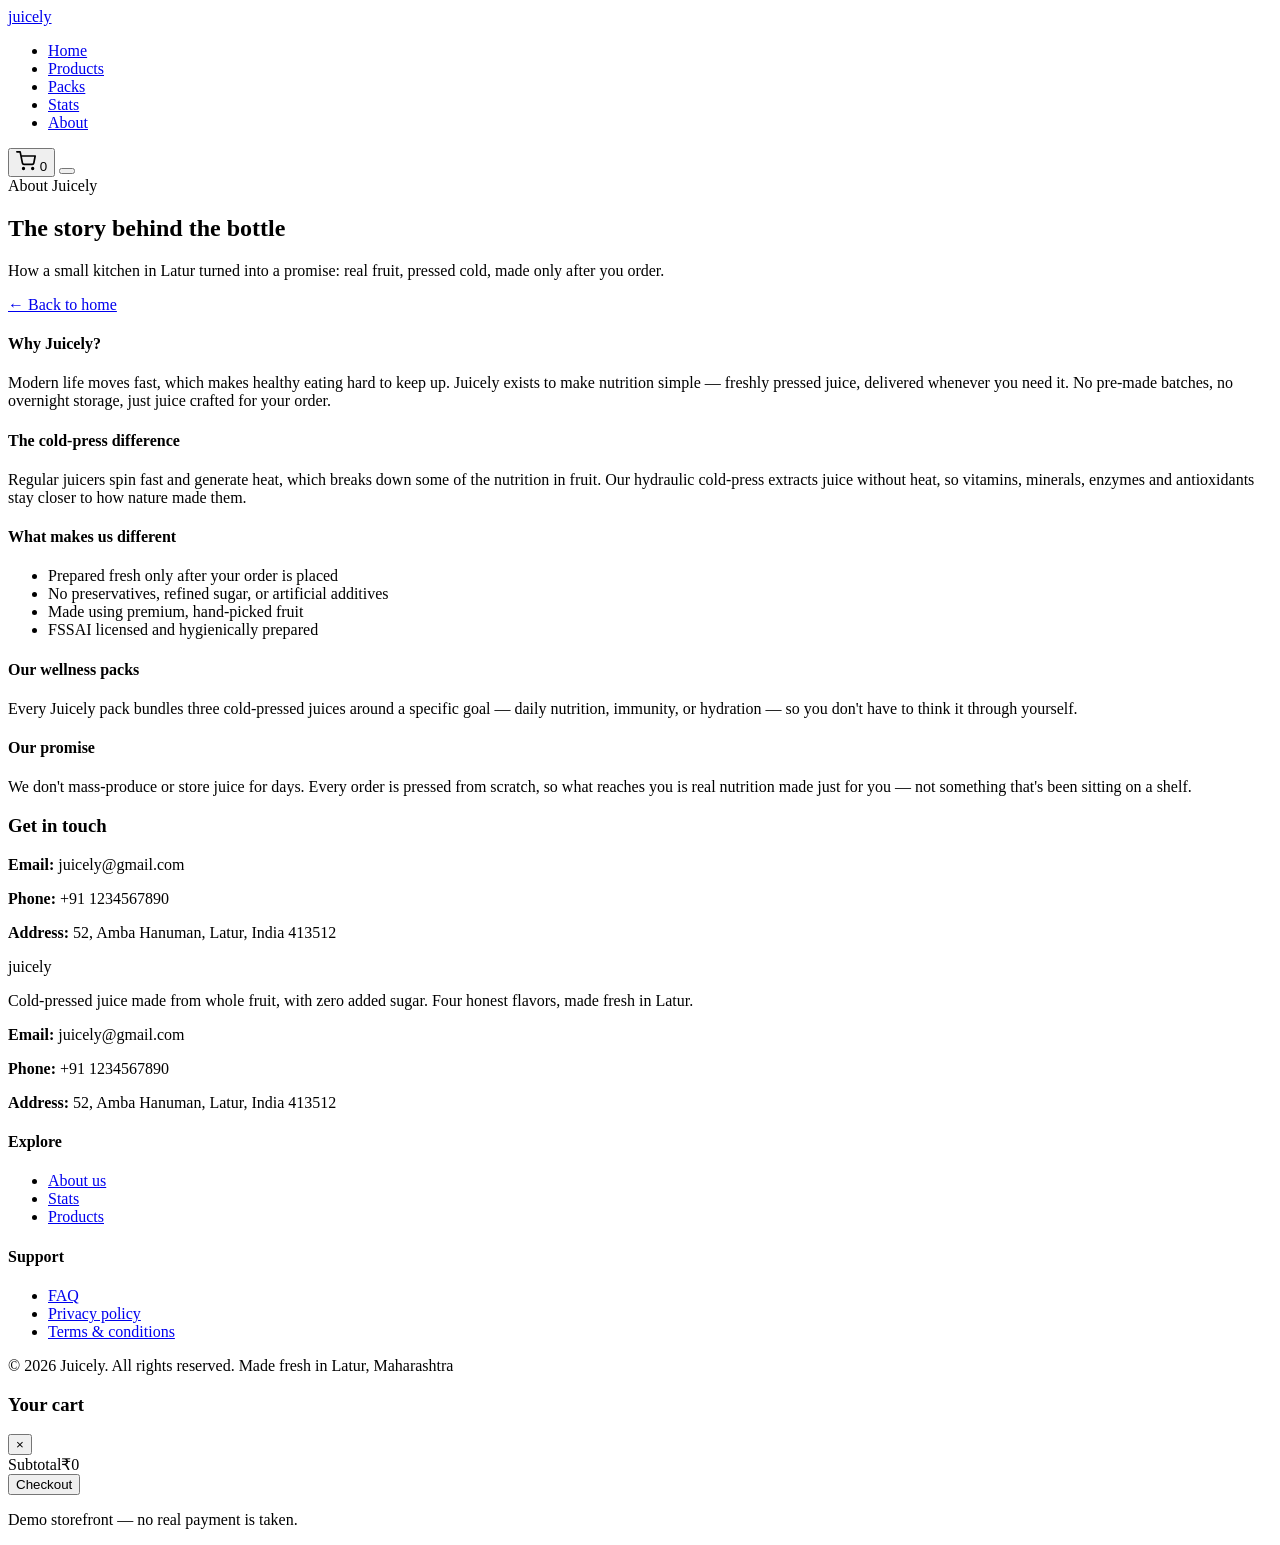
==== pages/about.html @ b74c5d0b "remaining files added" ====
<!DOCTYPE html>
<html lang="en">
<head>
<meta charset="UTF-8" />
<meta name="viewport" content="width=device-width, initial-scale=1.0" />
<title>Juicely — About Us</title>
<link rel="preconnect" href="https://fonts.googleapis.com" />
<link rel="preconnect" href="https://fonts.gstatic.com" crossorigin />
<link href="https://fonts.googleapis.com/css2?family=Bricolage+Grotesque:wght@400..800&family=Inter:wght@400;500;600;700&family=JetBrains+Mono:wght@500;600;700&display=swap" rel="stylesheet" />
<link rel="stylesheet" href="style.css" />
</head>
<body>

<nav class="nav" id="nav">
  <a class="logo" href="index.html"><span class="dot"></span>juicely</a>
  <ul class="nav-links" id="navLinks">
    <li><a href="index.html">Home</a></li>
    <li><a href="index.html#products">Products</a></li>
    <li><a href="index.html#bundles">Packs</a></li>
    <li><a href="index.html#stats">Stats</a></li>
    <li><a href="about.html">About</a></li>
  </ul>
  <div class="nav-right">
    <button class="cart-btn" id="cartToggle" aria-label="Open cart">
      <svg width="20" height="20" viewBox="0 0 24 24" fill="none" stroke="currentColor" stroke-width="2" stroke-linecap="round" stroke-linejoin="round"><circle cx="9" cy="21" r="1"/><circle cx="20" cy="21" r="1"/><path d="M1 1h4l2.68 13.39a2 2 0 0 0 2 1.61h9.72a2 2 0 0 0 2-1.61L23 6H6"/></svg>
      <span class="cart-count" id="cartCount">0</span>
    </button>
    <button class="nav-toggle" id="navToggle" aria-label="Toggle menu"><span></span><span></span><span></span></button>
  </div>
</nav>

<section class="page-hero">
  <div class="container">
    <span class="eyebrow">About Juicely</span>
    <h1>The story behind the bottle</h1>
    <p>How a small kitchen in Latur turned into a promise: real fruit, pressed cold, made only after you order.</p>
  </div>
</section>
<section>
  <div class="container">
    <a class="back-link" href="index.html">← Back to home</a>
    <div class="about-grid">
      <div class="about-card">
        <h4>Why Juicely?</h4>
        <p>Modern life moves fast, which makes healthy eating hard to keep up. Juicely exists to make nutrition simple — freshly pressed juice, delivered whenever you need it. No pre-made batches, no overnight storage, just juice crafted for your order.</p>
      </div>
      <div class="about-card">
        <h4>The cold-press difference</h4>
        <p>Regular juicers spin fast and generate heat, which breaks down some of the nutrition in fruit. Our hydraulic cold-press extracts juice without heat, so vitamins, minerals, enzymes and antioxidants stay closer to how nature made them.</p>
      </div>
      <div class="about-card">
        <h4>What makes us different</h4>
        <ul>
          <li>Prepared fresh only after your order is placed</li>
          <li>No preservatives, refined sugar, or artificial additives</li>
          <li>Made using premium, hand-picked fruit</li>
          <li>FSSAI licensed and hygienically prepared</li>
        </ul>
      </div>
      <div class="about-card">
        <h4>Our wellness packs</h4>
        <p>Every Juicely pack bundles three cold-pressed juices around a specific goal — daily nutrition, immunity, or hydration — so you don't have to think it through yourself.</p>
      </div>
      <div class="about-card wide">
        <h4>Our promise</h4>
        <p>We don't mass-produce or store juice for days. Every order is pressed from scratch, so what reaches you is real nutrition made just for you — not something that's been sitting on a shelf.</p>
      </div>
    </div>
    <div class="content-card contact-card">
      <h3>Get in touch</h3>
      <p><strong>Email:</strong> juicely@gmail.com</p>
      <p><strong>Phone:</strong> +91 1234567890</p>
      <p><strong>Address:</strong> 52, Amba Hanuman, Latur, India 413512</p>
    </div>
  </div>
</section>

<footer>
  <div class="container">
    <div class="footer-grid">
      <div class="footer-brand">
        <div class="logo"><span class="dot"></span>juicely</div>
        <p>Cold-pressed juice made from whole fruit, with zero added sugar. Four honest flavors, made fresh in Latur.</p>
        <div class="footer-contact">
          <p><strong>Email:</strong> juicely@gmail.com</p>
          <p><strong>Phone:</strong> +91 1234567890</p>
          <p><strong>Address:</strong> 52, Amba Hanuman, Latur, India 413512</p>
        </div>
      </div>
      <div class="footer-links">
        <h4>Explore</h4>
        <ul>
          <li><a href="about.html">About us</a></li>
          <li><a href="index.html#stats">Stats</a></li>
          <li><a href="index.html#products">Products</a></li>
        </ul>
      </div>
      <div class="footer-links">
        <h4>Support</h4>
        <ul>
          <li><a href="faq.html">FAQ</a></li>
          <li><a href="privacy.html">Privacy policy</a></li>
          <li><a href="terms.html">Terms &amp; conditions</a></li>
        </ul>
      </div>
    </div>
    <div class="footer-bottom">
      <span>© 2026 Juicely. All rights reserved.</span>
      <span>Made fresh in Latur, Maharashtra</span>
    </div>
  </div>
</footer>

<!-- CART -->
<div class="cart-overlay" id="cartOverlay"></div>
<aside class="cart-drawer" id="cartDrawer">
  <div class="cart-header">
    <h3>Your cart</h3>
    <button id="cartClose" aria-label="Close cart">&times;</button>
  </div>
  <div class="cart-items" id="cartItems"></div>
  <div class="cart-footer">
    <div class="cart-subtotal"><span>Subtotal</span><span id="cartSubtotal">₹0</span></div>
    <button class="checkout-btn" id="checkoutBtn">Checkout</button>
    <p class="cart-note">Demo storefront — no real payment is taken.</p>
  </div>
</aside>

<div class="toast" id="toast"></div>

<script src="script.js"></script>
</body>
</html>
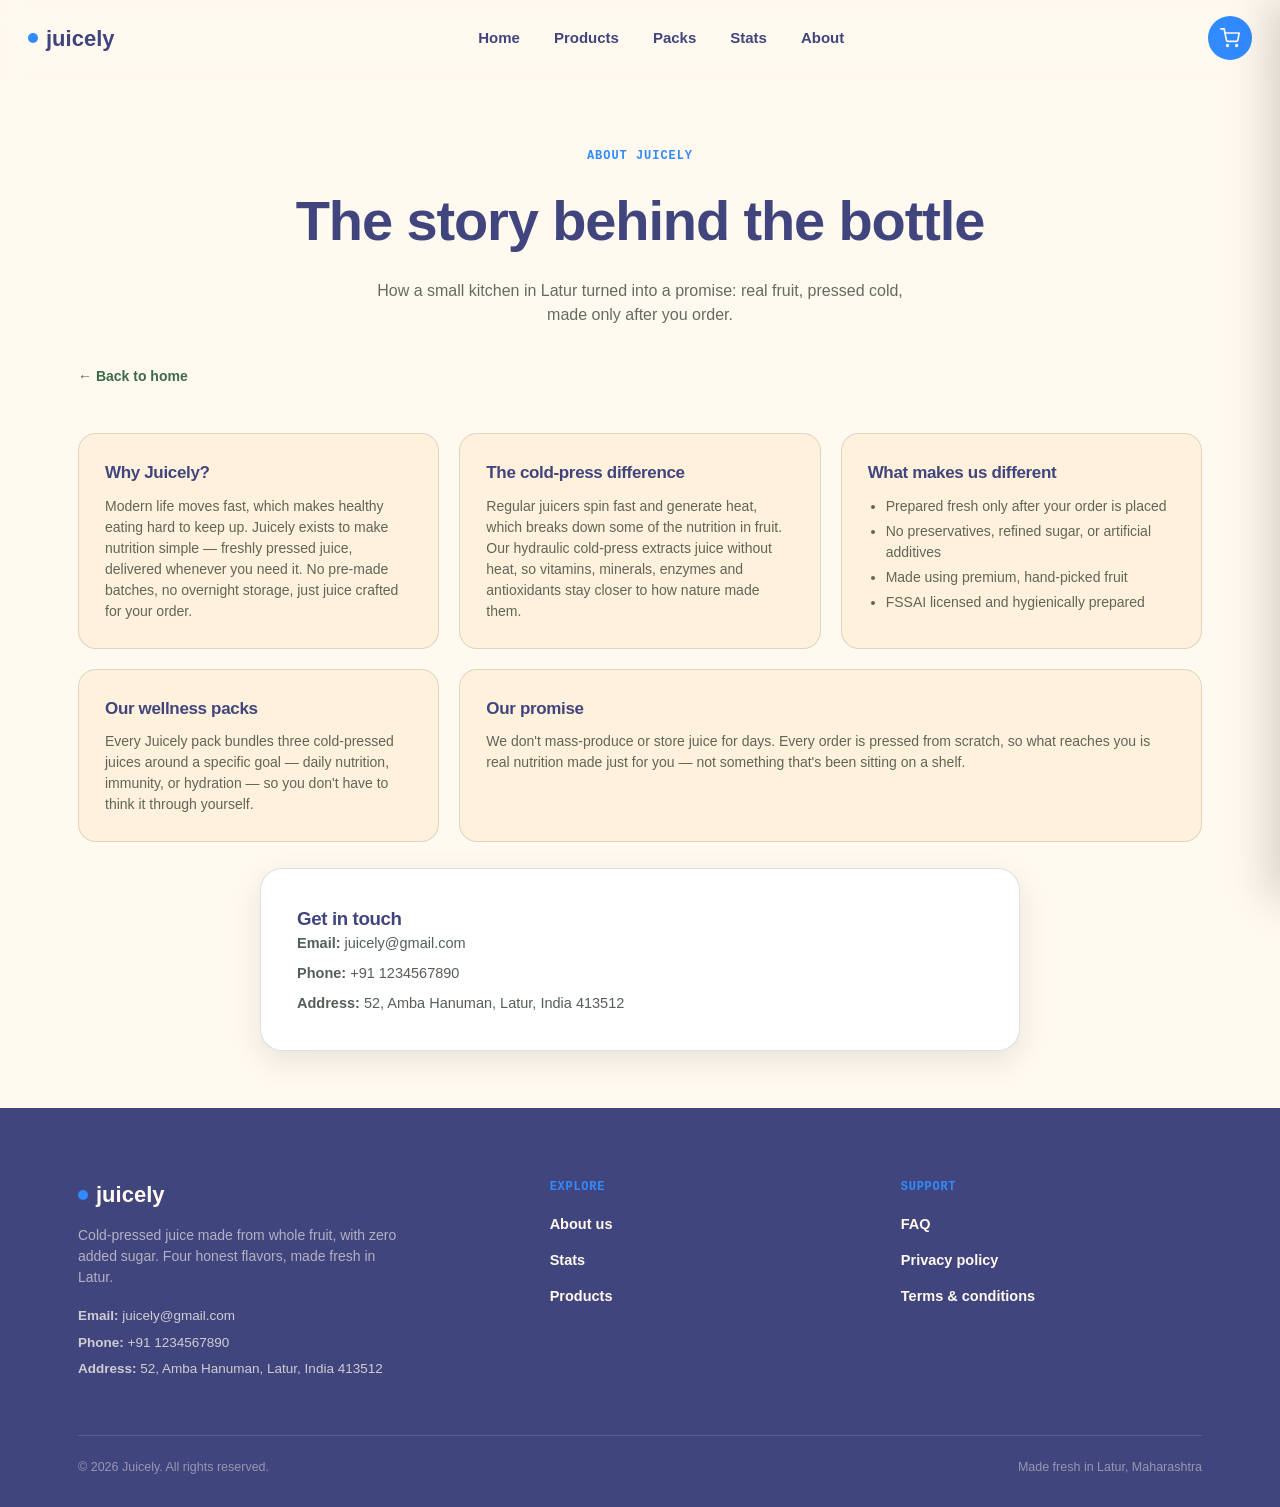
==== commit 82c6ffac: "Update stylesheet link path in about.html" ====
--- a/pages/about.html
+++ b/pages/about.html
@@ -7,7 +7,7 @@
 <link rel="preconnect" href="https://fonts.googleapis.com" />
 <link rel="preconnect" href="https://fonts.gstatic.com" crossorigin />
 <link href="https://fonts.googleapis.com/css2?family=Bricolage+Grotesque:wght@400..800&family=Inter:wght@400;500;600;700&family=JetBrains+Mono:wght@500;600;700&display=swap" rel="stylesheet" />
-<link rel="stylesheet" href="style.css" />
+<link rel="stylesheet" href="../style.css" />
 </head>
 <body>
 
--- a/style.css
+++ b/style.css
@@ -0,0 +1,1116 @@
+  :root {
+    --cream: #FFF9EF;
+    --cream-2: #FFF1DC;
+    --ink: #41457e;
+    --orange: #FF5A1F;
+    --orange-deep: #DE4300;
+    --hero-blue: #318bff;
+    --pink: #FF3D68;
+    --gold: #FFC233;
+    --leaf: #3D6B4A;
+    --leaf-light: #6FA37D;
+    --line: rgba(27, 42, 31, 0.14);
+    --shadow: 0 10px 30px rgba(27, 42, 31, 0.10);
+    --font-display: 'Bricolage Grotesque', sans-serif;
+    --font-body: 'Inter', sans-serif;
+    --font-mono: 'JetBrains Mono', monospace;
+    --radius: 22px;
+  }
+
+  * {
+    box-sizing: border-box;
+  }
+
+  html {
+    scroll-behavior: smooth;
+  }
+
+  body {
+    margin: 0;
+    background: var(--cream);
+    color: var(--ink);
+    font-family: var(--font-body);
+    line-height: 1.5;
+    -webkit-font-smoothing: antialiased;
+  }
+
+  img,
+  svg {
+    display: block;
+    max-width: 100%;
+  }
+
+  a {
+    color: inherit;
+  }
+
+  button {
+    font-family: inherit;
+    cursor: pointer;
+  }
+
+  h1,
+  h2,
+  h3,
+  h4 {
+    font-family: var(--font-display);
+    margin: 0;
+    letter-spacing: -0.02em;
+  }
+
+  p {
+    margin: 0;
+  }
+
+  .container {
+    max-width: 1180px;
+    margin: 0 auto;
+    padding: 0 28px;
+  }
+
+  :focus-visible {
+    outline: 3px solid var(--hero-blue);
+    outline-offset: 3px;
+  }
+
+
+  .nav {
+    position: sticky;
+    top: 0;
+    z-index: 60;
+    display: flex;
+    align-items: center;
+    justify-content: space-between;
+    padding: 16px 28px;
+    background: rgba(255, 249, 239, 0.75);
+    backdrop-filter: blur(10px);
+    border-bottom: 1px solid transparent;
+    transition: border-color .3s ease, box-shadow .3s ease;
+  }
+
+  .nav.scrolled {
+    border-color: var(--line);
+    box-shadow: 0 6px 24px rgba(27, 42, 31, 0.06);
+  }
+
+  .logo {
+    font-family: var(--font-display);
+    font-weight: 800;
+    font-size: 22px;
+    display: flex;
+    align-items: center;
+    gap: 8px;
+    cursor: pointer;
+    user-select: none;
+    text-decoration: none;
+  }
+
+  .logo .dot {
+    width: 10px;
+    height: 10px;
+    border-radius: 50%;
+    background: var(--hero-blue);
+    display: inline-block;
+    transition: transform .4s cubic-bezier(.34, 1.56, .64, 1);
+  }
+
+  .logo:hover .dot {
+    transform: scale(1.6);
+  }
+
+  .nav-links {
+    list-style: none;
+    display: flex;
+    gap: 34px;
+    margin: 0;
+    padding: 0;
+    font-weight: 600;
+    font-size: 15px;
+  }
+
+  .nav-links a {
+    text-decoration: none;
+    position: relative;
+    padding-bottom: 4px;
+  }
+
+  .nav-links a::after {
+    content: "";
+    position: absolute;
+    left: 0;
+    bottom: 0;
+    width: 0;
+    height: 2px;
+    background: var(--hero-blue);
+    transition: width .25s ease;
+  }
+
+  .nav-links a:hover::after {
+    width: 100%;
+  }
+
+  .nav-right {
+    display: flex;
+    align-items: center;
+    gap: 14px;
+  }
+
+  .cart-btn {
+    position: relative;
+    background: var(--hero-blue);
+    color: var(--cream);
+    border: none;
+    border-radius: 100px;
+    width: 44px;
+    height: 44px;
+    display: flex;
+    align-items: center;
+    justify-content: center;
+  }
+
+  .cart-count {
+    position: absolute;
+    top: -6px;
+    right: -6px;
+    background: var(--hero-blue);
+    color: #fff;
+    font-family: var(--font-mono);
+    font-size: 11px;
+    font-weight: 700;
+    width: 20px;
+    height: 20px;
+    border-radius: 50%;
+    display: flex;
+    align-items: center;
+    justify-content: center;
+    transform: scale(0);
+    transition: transform .25s cubic-bezier(.34, 1.56, .64, 1);
+  }
+
+  .cart-count.show {
+    transform: scale(1);
+  }
+
+  .nav-toggle {
+    display: none;
+    background: none;
+    border: none;
+    flex-direction: column;
+    gap: 5px;
+    padding: 6px;
+  }
+
+  .nav-toggle span {
+    width: 24px;
+    height: 2px;
+    background: var(--ink);
+    border-radius: 2px;
+  }
+
+  .hero {
+    padding: 7px 0 40px;
+    overflow: hidden;
+  }
+
+  .ticker-wrap {
+    border-top: 1px solid var(--line);
+    border-bottom: 1px solid var(--line);
+    padding: 10px 0;
+    overflow: hidden;
+    white-space: nowrap;
+    margin-bottom: 56px;
+  }
+
+  .ticker-track {
+    display: inline-block;
+    font-family: var(--font-mono);
+    font-size: 13px;
+    font-weight: 600;
+    letter-spacing: 0.04em;
+    color: var(--leaf);
+    animation: ticker 22s linear infinite;
+  }
+
+  @keyframes ticker {
+    from {
+      transform: translateX(0);
+    }
+
+    to {
+      transform: translateX(-50%);
+    }
+  }
+
+  .hero-inner {
+    text-align: center;
+    padding: 0 28px;
+  }
+
+  .hero-title {
+    font-size: clamp(48px, 9vw, 108px);
+    font-weight: 800;
+    line-height: 0.98;
+    margin-bottom: 22px;
+  }
+
+  .hero-line {
+    display: block;
+    opacity: 0;
+    transform: translateY(24px);
+    animation: riseIn .8s ease forwards;
+    color: var(--hero-blue);
+  }
+
+  .hero-line:nth-child(2) {
+    animation-delay: .15s;
+  }
+
+  .hero-line-outline {
+    color: #6b94c933;
+    -webkit-text-stroke: 2px var(--ink);
+  }
+
+  @keyframes riseIn {
+    to {
+      opacity: 1;
+      transform: translateY(0);
+    }
+  }
+
+  .hero-sub {
+    max-width: 520px;
+    margin: 0 auto 30px;
+    font-size: 17px;
+    color: rgba(27, 42, 31, 0.72);
+  }
+
+  .hero-cta-row {
+    display: flex;
+    flex-direction: column;
+    align-items: center;
+    gap: 14px;
+    margin-bottom: 56px;
+  }
+
+  .btn-primary {
+    background: var(--hero-blue);
+    color: #fff;
+    border: none;
+    padding: 16px 34px;
+    border-radius: 100px;
+    font-weight: 700;
+    font-size: 15px;
+    display: inline-flex;
+    align-items: center;
+    gap: 8px;
+    transition: transform .25s ease, background .25s ease;
+    box-shadow: 0 10px 24px rgba(255, 90, 31, 0.30);
+  }
+
+  .btn-primary:hover {
+    background: var(--hero-blue-deep);
+    transform: translateY(-2px);
+  }
+
+  .hero-meta {
+    font-family: var(--font-mono);
+    font-size: 12px;
+    color: rgba(27, 42, 31, 0.55);
+  }
+
+  .hero-fruit-row {
+    display: flex;
+    justify-content: center;
+    gap: 26px;
+    flex-wrap: wrap;
+  }
+
+  .hero-fruit-row img {
+    width: clamp(200px, 55vw, 650px);
+    height: auto;
+  }
+
+  .hero-fruit {
+    width: 84px;
+    height: 84px;
+    transition: transform .35s ease;
+  }
+
+  .hero-fruit:nth-child(1) {
+    transform: rotate(-10deg);
+  }
+
+  .hero-fruit:nth-child(2) {
+    transform: rotate(-4deg) translateY(-8px);
+  }
+
+  .hero-fruit:nth-child(3) {
+    transform: rotate(4deg) translateY(-8px);
+  }
+
+  .hero-fruit:nth-child(4) {
+    transform: rotate(10deg);
+  }
+
+  .hero-fruit:hover {
+    transform: scale(1.12) translateY(-10px) rotate(0deg) !important;
+  }
+
+  .section-head {
+    max-width: 640px;
+    margin: 0 auto 48px;
+    text-align: center;
+  }
+
+  .eyebrow {
+    font-family: var(--font-mono);
+    font-size: 12px;
+    font-weight: 600;
+    letter-spacing: 0.08em;
+    text-transform: uppercase;
+    color: var(--hero-blue);
+    margin-bottom: 14px;
+    display: block;
+  }
+
+  .section-head h2 {
+    font-size: clamp(30px, 4vw, 44px);
+  }
+
+  .section-head p {
+    margin-top: 14px;
+    color: rgba(27, 42, 31, 0.68);
+    font-size: 16px;
+  }
+
+  section {
+    padding: 17px 0;
+  }
+
+  .product-grid {
+    display: grid;
+    grid-template-columns: repeat(4, 1fr);
+    gap: 22px;
+  }
+
+  .product-card {
+    perspective: 1400px;
+    height: 400px;
+  }
+
+  .product-card-inner {
+    position: relative;
+    width: 100%;
+    height: 100%;
+    transition: transform .6s cubic-bezier(.4, .2, .2, 1);
+    transform-style: preserve-3d;
+  }
+
+  .product-card.flipped .product-card-inner {
+    transform: rotateY(180deg);
+  }
+
+  .product-face {
+    position: absolute;
+    inset: 0;
+    backface-visibility: hidden;
+    border-radius: var(--radius);
+    border: 1.5px solid var(--line);
+    padding: 26px 22px;
+    display: flex;
+    flex-direction: column;
+  }
+
+  .product-front {
+    background: #fff;
+    align-items: center;
+    text-align: center;
+    box-shadow: var(--shadow);
+  }
+
+  .fruit-svg {
+    width: 104px;
+    height: 104px;
+    margin-bottom: 14px;
+  }
+
+  .product-front h3 {
+    font-size: 22px;
+    margin-bottom: 6px;
+  }
+
+  .product-tagline {
+    font-size: 13.5px;
+    color: rgba(27, 42, 31, 0.6);
+    margin-bottom: auto;
+  }
+
+  .flip-hint {
+    font-family: var(--font-mono);
+    font-size: 11px;
+    color: var(--leaf);
+    border-top: 1px dashed var(--line);
+    padding-top: 14px;
+    width: 100%;
+    margin-top: 14px;
+  }
+
+  .product-back {
+    background: var(--ink);
+    color: var(--cream);
+    transform: rotateY(180deg);
+    justify-content: center;
+  }
+
+  .juice-facts h4 {
+    font-family: var(--font-mono);
+    font-size: 18px;
+    font-weight: 700;
+    text-transform: uppercase;
+    letter-spacing: 0.04em;
+    margin-bottom: 10px;
+  }
+
+  hr.thick {
+    border: none;
+    border-top: 3px solid var(--cream);
+    margin: 10px 0;
+  }
+
+  hr.thin {
+    border: none;
+    border-top: 1px solid rgba(255, 249, 239, 0.3);
+    margin: 8px 0;
+  }
+
+  .fact-row {
+    display: flex;
+    justify-content: space-between;
+    font-family: var(--font-mono);
+    font-size: 13px;
+    padding: 5px 0;
+    border-bottom: 1px solid rgba(255, 249, 239, 0.15);
+  }
+
+  .price-row {
+    display: flex;
+    justify-content: space-between;
+    align-items: baseline;
+    margin: 14px 0 16px;
+  }
+
+  .price-row span:first-child {
+    font-size: 13px;
+    color: rgba(255, 249, 239, 0.65);
+  }
+
+  .price {
+    font-family: var(--font-mono);
+    font-size: 28px;
+    font-weight: 700;
+    color: var(--orange);
+  }
+
+  .add-cart-btn {
+    width: 100%;
+    background: var(--hero-blue);
+    color: #fff;
+    border: none;
+    padding: 13px;
+    border-radius: 100px;
+    font-weight: 700;
+    font-size: 14px;
+    transition: background .2s ease, transform .2s ease;
+  }
+
+  .add-cart-btn:hover {
+    background: var(--hero-blue-deep);
+    transform: scale(1.02);
+  }
+
+  .unflip-hint {
+    font-family: var(--font-mono);
+    font-size: 10.5px;
+    text-align: center;
+    color: rgba(255, 249, 239, 0.5);
+    margin-top: 12px;
+  }
+
+  .bundle-grid {
+    display: grid;
+    grid-template-columns: repeat(2, 1fr);
+    gap: 22px;
+  }
+
+  .bundle-card {
+    background: #fff;
+    border: 1.5px solid var(--line);
+    border-radius: var(--radius);
+    padding: 30px;
+    box-shadow: var(--shadow);
+    display: flex;
+    flex-direction: column;
+    gap: 14px;
+  }
+
+  .bundle-badge {
+    align-self: flex-start;
+    background: var(--orange);
+    color: var(--ink);
+    font-family: var(--font-mono);
+    font-size: 11px;
+    font-weight: 700;
+    padding: 5px 12px;
+    border-radius: 100px;
+    text-transform: uppercase;
+    letter-spacing: 0.04em;
+  }
+
+  .bundle-card h3 {
+    font-size: 24px;
+  }
+
+  .bundle-includes {
+    font-size: 14px;
+    color: rgba(27, 42, 31, 0.65);
+  }
+
+  .bundle-price-row {
+    display: flex;
+    align-items: baseline;
+    gap: 10px;
+    margin-top: auto;
+  }
+
+  .bundle-price {
+    font-family: var(--font-mono);
+    font-size: 26px;
+    font-weight: 700;
+    color: var(--hero-blue);
+  }
+
+  .bundle-was {
+    font-family: var(--font-mono);
+    font-size: 15px;
+    color: rgba(27, 42, 31, 0.4);
+    text-decoration: line-through;
+  }
+
+  .bundle-add {
+    background: var(--hero-blue);
+    color: var(--cream);
+    border: none;
+    padding: 13px;
+    border-radius: 100px;
+    font-weight: 700;
+    font-size: 14px;
+    transition: background .2s ease;
+  }
+
+  .bundle-add:hover {
+    background: var(--leaf);
+  }
+
+  .stats {
+    background: var(--ink);
+    color: var(--cream);
+    border-radius: 32px;
+    margin: 0 28px;
+    padding: 64px 40px;
+  }
+
+  .stats-inner {
+    max-width: 1000px;
+    margin: 0 auto;
+    text-align: center;
+  }
+
+  .stats h3 {
+    font-size: clamp(26px, 3.6vw, 38px);
+    margin-bottom: 48px;
+  }
+
+  .stats h3 em {
+    color: var(--orange);
+    font-style: normal;
+  }
+
+  .stat-row {
+    display: grid;
+    grid-template-columns: repeat(3, 1fr);
+    gap: 20px;
+  }
+
+  .stat-num {
+    font-family: var(--font-mono);
+    font-size: clamp(34px, 5vw, 56px);
+    font-weight: 700;
+    color: var(--orange);
+  }
+
+  .stat-lbl {
+    font-size: 13.5px;
+    color: rgba(255, 249, 239, 0.65);
+    margin-top: 6px;
+  }
+
+  .about-grid {
+    display: grid;
+    grid-template-columns: repeat(3, 1fr);
+    gap: 20px;
+    margin-top: 10px;
+  }
+
+  .about-card {
+    background: var(--cream-2);
+    border-radius: 18px;
+    padding: 26px;
+    border: 1px solid var(--line);
+  }
+
+  .about-card h4 {
+    font-size: 17px;
+    margin-bottom: 10px;
+  }
+
+  .about-card p,
+  .about-card li {
+    font-size: 14px;
+    color: rgba(27, 42, 31, 0.7);
+  }
+
+  .about-card ul {
+    margin: 0;
+    padding-left: 18px;
+  }
+
+  .about-card li {
+    margin-bottom: 4px;
+  }
+
+  .about-card.wide {
+    grid-column: span 2;
+  }
+
+  footer {
+    background: var(--ink);
+    color: var(--cream);
+    padding: 70px 0 30px;
+    margin-top: 40px;
+  }
+
+  .footer-grid {
+    display: grid;
+    grid-template-columns: 1.4fr 1fr 1fr;
+    gap: 50px;
+  }
+
+  .footer-brand .logo {
+    color: var(--cream);
+    margin-bottom: 14px;
+  }
+
+  .footer-brand p {
+    font-size: 14px;
+    color: rgba(255, 249, 239, 0.6);
+    max-width: 320px;
+    margin-bottom: 18px;
+  }
+
+  .footer-contact p {
+    font-size: 13.5px;
+    margin-bottom: 6px;
+    color: rgba(255, 249, 239, 0.75);
+  }
+
+  .footer-links h4 {
+    font-family: var(--font-mono);
+    font-size: 12px;
+    text-transform: uppercase;
+    letter-spacing: 0.06em;
+    color: var(--hero-blue);
+    margin-bottom: 16px;
+  }
+
+  .footer-links ul {
+    list-style: none;
+    margin: 0;
+    padding: 0;
+  }
+
+  .footer-links li {
+    margin-bottom: 12px;
+  }
+
+  .footer-links a {
+    text-decoration: none;
+    font-weight: 600;
+    font-size: 14.5px;
+  }
+
+  .footer-links a:hover {
+    color: var(--orange);
+  }
+
+  .footer-bottom {
+    border-top: 1px solid rgba(255, 249, 239, 0.15);
+    margin-top: 50px;
+    padding-top: 22px;
+    font-size: 12.5px;
+    color: rgba(255, 249, 239, 0.45);
+    display: flex;
+    justify-content: space-between;
+    flex-wrap: wrap;
+    gap: 10px;
+  }
+
+  .cart-overlay {
+    position: fixed;
+    inset: 0;
+    background: rgba(27, 42, 31, 0.45);
+    opacity: 0;
+    pointer-events: none;
+    transition: opacity .3s ease;
+    z-index: 90;
+  }
+
+  .cart-overlay.open {
+    opacity: 1;
+    pointer-events: auto;
+  }
+
+  .cart-drawer {
+    position: fixed;
+    top: 0;
+    right: 0;
+    height: 100%;
+    width: min(400px, 92vw);
+    background: var(--cream);
+    z-index: 95;
+    box-shadow: -14px 0 40px rgba(0, 0, 0, 0.15);
+    transform: translateX(100%);
+    transition: transform .35s cubic-bezier(.4, .2, .2, 1);
+    display: flex;
+    flex-direction: column;
+  }
+
+  .cart-drawer.open {
+    transform: translateX(0);
+  }
+
+  .cart-header {
+    display: flex;
+    justify-content: space-between;
+    align-items: center;
+    padding: 22px 24px;
+    border-bottom: 1px solid var(--line);
+  }
+
+  .cart-header button {
+    background: none;
+    border: none;
+    font-size: 26px;
+    line-height: 1;
+    color: var(--ink);
+  }
+
+  .cart-items {
+    flex: 1;
+    overflow-y: auto;
+    padding: 10px 24px;
+  }
+
+  .cart-item {
+    display: flex;
+    gap: 14px;
+    align-items: center;
+    padding: 16px 0;
+    border-bottom: 1px solid var(--line);
+  }
+
+  .cart-item-icon {
+    width: 46px;
+    height: 46px;
+    flex-shrink: 0;
+  }
+
+  .cart-item-info {
+    flex: 1;
+  }
+
+  .cart-item-name {
+    font-weight: 600;
+    font-size: 14.5px;
+  }
+
+  .cart-item-price {
+    font-family: var(--font-mono);
+    font-size: 13px;
+    color: rgba(27, 42, 31, 0.55);
+  }
+
+  .qty-stepper {
+    display: flex;
+    align-items: center;
+    gap: 10px;
+  }
+
+  .qty-stepper button {
+    width: 26px;
+    height: 26px;
+    border-radius: 50%;
+    border: 1px solid var(--line);
+    background: #fff;
+    font-weight: 700;
+    font-size: 14px;
+    display: flex;
+    align-items: center;
+    justify-content: center;
+  }
+
+  .qty-stepper span {
+    font-family: var(--font-mono);
+    font-size: 14px;
+    min-width: 16px;
+    text-align: center;
+  }
+
+  .cart-empty {
+    text-align: center;
+    padding: 60px 20px;
+    color: rgba(27, 42, 31, 0.5);
+    font-size: 14px;
+  }
+
+  .cart-footer {
+    padding: 22px 24px;
+    border-top: 1px solid var(--line);
+  }
+
+  .cart-subtotal {
+    display: flex;
+    justify-content: space-between;
+    font-weight: 700;
+    font-size: 17px;
+    margin-bottom: 16px;
+  }
+
+  .cart-subtotal span:last-child {
+    font-family: var(--font-mono);
+    color: var(--hero-blue);
+  }
+
+  .checkout-btn {
+    width: 100%;
+    background: var(--hero-blue);
+    color: var(--cream);
+    border: none;
+    padding: 15px;
+    border-radius: 100px;
+    font-weight: 700;
+    font-size: 15px;
+    margin-bottom: 10px;
+  }
+
+  .checkout-btn:hover {
+    background: var(--leaf);
+  }
+
+  .cart-note {
+    font-size: 11.5px;
+    color: rgba(27, 42, 31, 0.45);
+    text-align: center;
+  }
+
+  .toast {
+    position: fixed;
+    bottom: 26px;
+    left: 50%;
+    transform: translateX(-50%) translateY(20px);
+    background: var(--ink);
+    color: var(--cream);
+    padding: 14px 24px;
+    border-radius: 100px;
+    font-size: 14px;
+    font-weight: 600;
+    z-index: 110;
+    opacity: 0;
+    pointer-events: none;
+    transition: all .3s ease;
+    box-shadow: 0 10px 30px rgba(0, 0, 0, 0.2);
+  }
+
+  .toast.show {
+    opacity: 1;
+    transform: translateX(-50%) translateY(0);
+  }
+
+
+  .page-hero {
+    padding: 70px 0 20px;
+    text-align: center;
+  }
+
+  .page-hero .eyebrow {
+    display: block;
+  }
+
+  .page-hero h1 {
+    font-size: clamp(36px, 5.5vw, 56px);
+    margin-bottom: 16px;
+  }
+
+  .page-hero p {
+    max-width: 560px;
+    margin: 0 auto;
+    color: rgba(27, 42, 31, 0.68);
+    font-size: 16px;
+  }
+
+  .about-more {
+    text-align: center;
+    margin-top: 36px;
+  }
+
+  .about-more a {
+    font-weight: 700;
+    text-decoration: none;
+    color: var(--hero-blue);
+  }
+
+  .about-more a:hover {
+    color: var(--hero-blue-deep);
+  }
+
+  .back-link {
+    display: inline-block;
+    margin-bottom: 36px;
+    font-weight: 600;
+    font-size: 14px;
+    text-decoration: none;
+    color: var(--leaf);
+  }
+
+  .back-link:hover {
+    color: var(--hero-blue);
+  }
+
+  .content-card {
+    background: #fff;
+    border: 1.5px solid var(--line);
+    border-radius: var(--radius);
+    padding: 36px;
+    box-shadow: var(--shadow);
+    max-width: 760px;
+    margin: 0 auto;
+  }
+
+  .content-card p {
+    color: rgba(27, 42, 31, 0.75);
+    font-size: 15px;
+    margin-bottom: 16px;
+  }
+
+  .content-card p:last-child {
+    margin-bottom: 0;
+  }
+
+  .faq-q {
+    font-weight: 700;
+    margin-top: 22px;
+    margin-bottom: 6px;
+    font-size: 16px;
+  }
+
+  .faq-q:first-child {
+    margin-top: 0;
+  }
+
+  .contact-card {
+    margin-top: 26px;
+  }
+
+  .contact-card p {
+    font-size: 14.5px;
+    margin-bottom: 8px;
+  }
+
+  @media (max-width:900px) {
+    .product-grid {
+      grid-template-columns: repeat(2, 1fr);
+    }
+
+    .bundle-grid {
+      grid-template-columns: 1fr;
+    }
+
+    .about-grid {
+      grid-template-columns: 1fr 1fr;
+    }
+
+    .about-card.wide {
+      grid-column: span 2;
+    }
+
+    .stat-row {
+      grid-template-columns: 1fr;
+      gap: 34px;
+    }
+
+    .footer-grid {
+      grid-template-columns: 1fr;
+      gap: 36px;
+    }
+  }
+
+  @media (max-width:640px) {
+    .nav-links {
+      position: fixed;
+      top: 73px;
+      left: 0;
+      right: 0;
+      background: var(--cream);
+      flex-direction: column;
+      padding: 20px 28px;
+      gap: 18px;
+      border-bottom: 1px solid var(--line);
+      transform: translateY(-140%);
+      transition: transform .3s ease;
+    }
+
+    .nav-links.open {
+      transform: translateY(0);
+    }
+
+    .nav-toggle {
+      display: flex;
+    }
+
+    .product-grid {
+      grid-template-columns: 1fr;
+    }
+
+    .product-card {
+      height: 380px;
+    }
+
+    .about-grid {
+      grid-template-columns: 1fr;
+    }
+
+    .about-card.wide {
+      grid-column: span 1;
+    }
+
+    .stats {
+      margin: 0 16px;
+      padding: 44px 22px;
+    }
+  }
+
+  @media (prefers-reduced-motion:reduce) {
+    * {
+      animation: none !important;
+      transition: none !important;
+    }
+  }
